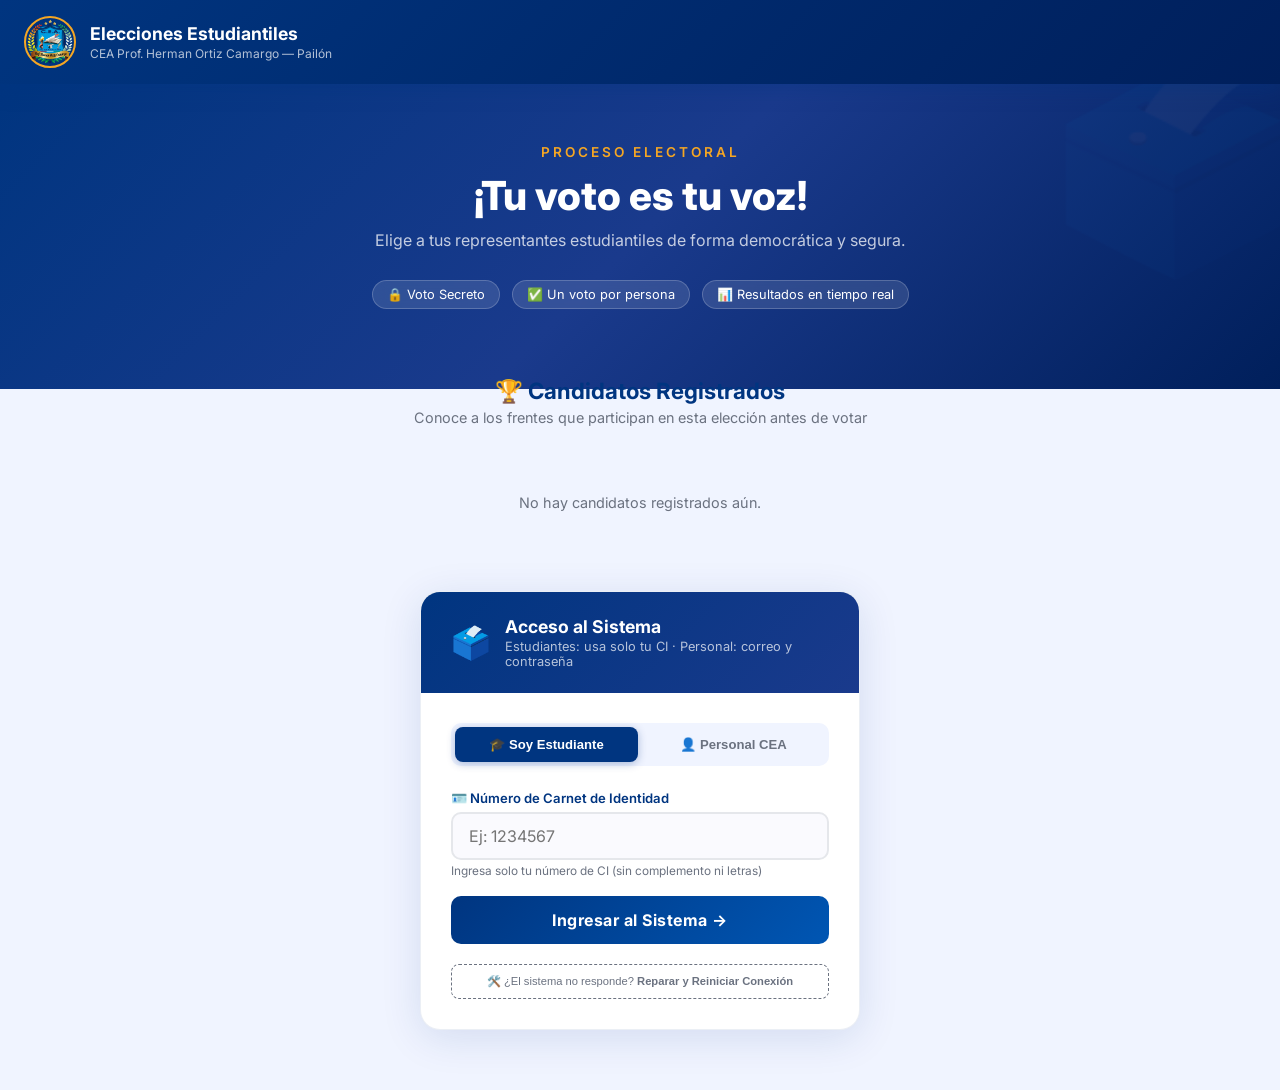
==== pages/dashboard-admin.html @ 71a95452 "API Connectivity Patch v4.3.1: Support custom API URL and detailed fetch error transparency" ====
<!DOCTYPE html>
<html lang="es">
<head>
  <meta charset="UTF-8">
  <meta name="viewport" content="width=device-width, initial-scale=1.0">
  <title>Panel Administrador — Elecciones CEA</title>
  <link href="https://fonts.googleapis.com/css2?family=Inter:wght@300;400;500;600;700;800&display=swap" rel="stylesheet">
  <style>
    :root {
      --azul:#003580; --azul-c:#0056b3; --dorado:#f5a623;
      --verde:#16a34a; --rojo:#dc2626; --naranja:#ea580c;
      --bg:#f0f4ff; --card:#ffffff; --text:#1a1a2e; --muted:#6b7280;
    }
    * { margin:0; padding:0; box-sizing:border-box; }
    body { font-family:'Inter',sans-serif; background:var(--bg); color:var(--text); min-height:100vh; }

    header {
      background:linear-gradient(135deg,var(--azul),#001f5b);
      padding:14px 24px; display:flex; align-items:center; justify-content:space-between;
      box-shadow:0 4px 20px rgba(0,53,128,0.4); position:sticky; top:0; z-index:100;
    }
    .header-left { display:flex; align-items:center; gap:12px; }
    .header-logo { width:42px; height:42px; border-radius:50%; border:2px solid var(--dorado); object-fit:cover; }
    header h1 { color:white; font-size:1rem; font-weight:700; }
    header p { color:rgba(255,255,255,0.7); font-size:0.73rem; }
    .btn-salir { background:rgba(255,255,255,0.12); border:1px solid rgba(255,255,255,0.25); color:white; padding:8px 16px; border-radius:8px; cursor:pointer; font-size:0.82rem; font-weight:600; font-family:'Inter',sans-serif; }

    main { max-width:1200px; margin:0 auto; padding:28px 20px 60px; }

    /* VOTING STATUS BANNER */
    .voting-banner {
      border-radius:18px; padding:28px 32px; margin-bottom:30px;
      display:flex; align-items:center; justify-content:space-between; gap:20px;
      flex-wrap:wrap;
    }
    .voting-banner.abierta {
      background:linear-gradient(135deg,#14532d,#166534);
      border:2px solid #16a34a; box-shadow:0 8px 32px rgba(22,163,74,0.25);
    }
    .voting-banner.cerrada {
      background:linear-gradient(135deg,#1e3a5f,#002f6b);
      border:2px solid var(--dorado); box-shadow:0 8px 32px rgba(0,53,128,0.2);
    }
    .banner-info { display:flex; align-items:center; gap:18px; }
    .banner-icon { font-size:3rem; }
    .banner-titulo { color:white; font-size:1.15rem; font-weight:800; }
    .banner-sub { color:rgba(255,255,255,0.7); font-size:0.82rem; margin-top:4px; }
    .banner-id { font-size:0.72rem; color:rgba(255,255,255,0.5); margin-top:3px; }
    .btn-toggle-votar {
      padding:14px 30px; border:none; border-radius:12px; font-size:1rem; font-weight:800;
      cursor:pointer; font-family:'Inter',sans-serif; transition:all 0.3s; white-space:nowrap;
    }
    .btn-toggle-votar.abrir { background:linear-gradient(135deg,#16a34a,#15803d); color:white; box-shadow:0 4px 18px rgba(22,163,74,0.4); }
    .btn-toggle-votar.cerrar { background:linear-gradient(135deg,#dc2626,#991b1b); color:white; box-shadow:0 4px 18px rgba(220,38,38,0.4); }
    .btn-toggle-votar:hover { transform:translateY(-2px) scale(1.02); }

    /* STATS */
    .stats-grid { display:grid; grid-template-columns:repeat(auto-fit,minmax(160px,1fr)); gap:14px; margin-bottom:30px; }
    .stat-card {
      background:var(--card); border-radius:14px; padding:16px 18px;
      box-shadow:0 2px 12px rgba(0,53,128,0.07); border:1px solid rgba(0,53,128,0.06);
      display:flex; align-items:center; gap:12px;
    }
    .stat-icono { font-size:1.8rem; }
    .stat-valor { font-size:1.5rem; font-weight:800; color:var(--azul); line-height:1; }
    .stat-label { font-size:0.7rem; color:var(--muted); margin-top:3px; font-weight:500; }

    /* STEPPER */
    .stepper { display:flex; gap:0; margin-bottom:28px; overflow-x:auto; padding-bottom:4px; }
    .step {
      flex:1; min-width:100px; padding:12px 16px; background:var(--card);
      border:1px solid #e5e7eb; cursor:pointer; transition:all 0.2s;
      text-align:center; position:relative;
    }
    .step:first-child { border-radius:12px 0 0 12px; }
    .step:last-child { border-radius:0 12px 12px 0; }
    .step.active { background:linear-gradient(135deg,var(--azul),var(--azul-c)); border-color:var(--azul); z-index:1; transform:scaleY(1.04); }
    .step.done { background:#f0fdf4; border-color:#bbf7d0; }
    .step-num { font-size:1.1rem; font-weight:800; color:var(--muted); }
    .step.active .step-num { color:var(--dorado); }
    .step.done .step-num { color:var(--verde); }
    .step-label { font-size:0.68rem; font-weight:600; color:var(--muted); margin-top:2px; }
    .step.active .step-label { color:rgba(255,255,255,0.9); }
    .step.done .step-label { color:var(--verde); }

    /* TABS content */
    .tab-content { display:none; animation:fadeIn 0.3s ease; }
    .tab-content.activo { display:block; }
    @keyframes fadeIn { from{opacity:0;transform:translateY(6px)} to{opacity:1;transform:translateY(0)} }

    .panel-grid { display:grid; grid-template-columns:repeat(auto-fit,minmax(340px,1fr)); gap:22px; }
    .panel-card {
      background:var(--card); border-radius:16px;
      box-shadow:0 4px 20px rgba(0,53,128,0.07); border:1px solid rgba(0,53,128,0.06); overflow:hidden;
    }
    .panel-card-header { padding:16px 20px; display:flex; align-items:center; gap:12px; }
    .panel-card-header.azul  { background:linear-gradient(135deg,var(--azul),#1a3a8c); }
    .panel-card-header.verde { background:linear-gradient(135deg,var(--verde),#15803d); }
    .panel-card-header.rojo  { background:linear-gradient(135deg,var(--rojo),#991b1b); }
    .panel-card-header.naranja { background:linear-gradient(135deg,var(--naranja),#c2410c); }
    .panel-card-header .hicono { font-size:1.4rem; }
    .panel-card-header h3 { color:white; font-size:0.92rem; font-weight:700; }
    .panel-card-header p { color:rgba(255,255,255,0.7); font-size:0.72rem; margin-top:2px; }
    .panel-card-body { padding:20px; }

    .form-group { margin-bottom:14px; }
    .form-group label { display:block; font-size:0.76rem; font-weight:600; color:var(--azul); margin-bottom:5px; text-transform:uppercase; }
    .form-group input, .form-group select {
      width:100%; padding:11px 14px; border:2px solid #e5e7eb; border-radius:10px;
      font-size:0.9rem; transition:border-color 0.2s; font-family:'Inter',sans-serif; background:#fafafe;
    }
    .form-group input:focus, .form-group select:focus { outline:none; border-color:var(--azul); background:white; }

    .btn-action {
      width:100%; padding:12px; border:none; border-radius:10px;
      font-size:0.88rem; font-weight:700; cursor:pointer; font-family:'Inter',sans-serif; transition:all 0.3s; margin-bottom:8px;
    }
    .btn-azul   { background:linear-gradient(135deg,var(--azul),var(--azul-c)); color:white; }
    .btn-verde  { background:linear-gradient(135deg,var(--verde),#15803d); color:white; }
    .btn-rojo   { background:linear-gradient(135deg,var(--rojo),#991b1b); color:white; }
    .btn-naranja{ background:linear-gradient(135deg,var(--naranja),#c2410c); color:white; }
    .btn-dorado { background:linear-gradient(135deg,var(--dorado),#e08800); color:#1a1a2e; }
    .btn-action:hover { transform:translateY(-1px); filter:brightness(1.07); box-shadow:0 4px 14px rgba(0,0,0,0.2); }

    .msg-box { margin-top:10px; padding:10px 14px; border-radius:8px; font-size:0.82rem; font-weight:500; display:none; }
    .msg-box.show { display:block; }
    .msg-box.ok    { background:#f0fdf4; color:var(--verde); border:1px solid #bbf7d0; }
    .msg-box.error { background:#fef2f2; color:var(--rojo); border:1px solid #fecaca; }
    .msg-box.info  { background:#eff6ff; color:var(--azul-c); border:1px solid #bfdbfe; }

    /* ELECCION ITEMS */
    .eleccion-item {
      background:#f8faff; border:1px solid rgba(0,53,128,0.1); border-radius:10px;
      padding:12px 16px; margin-bottom:10px; display:flex; align-items:center; gap:12px;
    }
    .eleccion-nombre { font-weight:700; font-size:0.88rem; flex:1; }
    .eleccion-id-txt { font-size:0.72rem; color:var(--muted); }
    .badge-estado { padding:4px 10px; border-radius:20px; font-size:0.7rem; font-weight:700; }
    .badge-abierta { background:#dcfce7; color:#15803d; }
    .badge-cerrada { background:#fef2f2; color:var(--rojo); }
    .btn-toggle-mini {
      padding:6px 12px; border:none; border-radius:7px; cursor:pointer; font-size:0.75rem;
      font-weight:700; transition:all 0.2s; font-family:'Inter',sans-serif;
    }
    .btn-toggle-mini.cerrar { background:#fef2f2; color:var(--rojo); border:1px solid #fecaca; }
    .btn-toggle-mini.abrir  { background:#f0fdf4; color:var(--verde); border:1px solid #bbf7d0; }

    /* GLOBAL ELECTION INDICATOR */
    .election-context-badge {
      display: inline-flex;
      align-items: center;
      gap: 8px;
      padding: 6px 14px;
      background: rgba(255,255,255,0.1);
      border: 1px solid rgba(255,255,255,0.2);
      border-radius: 99px;
      color: white;
      font-size: 0.75rem;
      font-weight: 600;
      backdrop-filter: blur(4px);
    }
    .election-context-badge b { color: var(--dorado); font-weight: 800; font-size: 0.85rem; }

    /* MESA ITEMS */
    .mesa-item {
      background:#f8faff; border:1px solid rgba(0,53,128,0.1); border-radius:10px;
      padding:12px 16px; margin-bottom:8px; display:flex; align-items:center; gap:12px;
    }
    .mesa-num { font-weight:800; font-size:1.1rem; color:var(--azul); min-width:32px; }
    .mesa-info { flex:1; }
    .mesa-info strong { display:block; font-size:0.85rem; }
    .mesa-info span  { font-size:0.72rem; color:var(--muted); }

    /* RESULTADOS */
    .resultado-item {
      background:white; border-radius:12px; padding:14px 16px; margin-bottom:10px;
      display:flex; align-items:center; gap:12px; box-shadow:0 2px 8px rgba(0,53,128,0.06);
    }
    .resultado-pos { font-size:1.3rem; width:30px; text-align:center; }
    .resultado-info { flex:1; }
    .resultado-nombre { font-weight:700; font-size:0.88rem; }
    .resultado-sigla  { font-size:0.7rem; font-weight:600; color:var(--azul); }
    .resultado-barra-wrap { flex:2; }
    .resultado-barra { height:9px; background:#e5e7eb; border-radius:5px; overflow:hidden; margin-bottom:3px; }
    .resultado-barra-fill { height:100%; background:linear-gradient(90deg,var(--azul),var(--dorado)); transition:width 0.8s ease; border-radius:5px; }
    .resultado-votos { font-size:0.75rem; color:var(--muted); text-align:right; }

    /* INFO BOX SECRETARIA */
    .info-box { background:#eff6ff; border:1px solid #bfdbfe; border-radius:12px; padding:16px 20px; margin-bottom:16px; }
    .info-box h4 { color:var(--azul); font-size:0.88rem; margin-bottom:8px; }
    .info-box ul { list-style:none; }
    .info-box ul li { font-size:0.8rem; color:#374151; padding:3px 0; }
    .info-box ul li::before { content:'✅ '; }
  </style>
</head>
<body>

<header>
  <div class="header-left">
    <img src="../imagenes/logo.jpg" alt="Logo CEA" class="header-logo" onerror="this.src='https://placehold.co/52x52/003580/f5a623?text=CEA'">
    <div class="header-title">
      <h1 style="font-size:1.2rem;line-height:1;">Panel de Administrador</h1>
      <p>Elecciones Estudiantiles — CEA Pailón</p>
    </div>
  </div>
  <div style="text-align:right; display:flex; align-items:center; gap:20px;">
    <button class="btn-salir" onclick="cerrarSesion()">Salir 🚪</button>
  </div>
</header>

<main>

  <!-- ═══ BANNER DE VOTACIÓN ═══ -->
  <div class="voting-banner cerrada" id="voting-banner">
    <div class="banner-info">
      <div class="banner-icon" id="banner-icon">⏳</div>
      <div>
        <div style="display:flex; align-items:center; gap:10px; flex-wrap:wrap;">
            <div class="banner-titulo" id="banner-titulo">Sin elección activa</div>
            <div id="active-election-badge-ui" class="election-context-badge" style="display:none;">
                <span>Gestión de Elección:</span> <b id="active-election-id-val">#—</b>
            </div>
        </div>
        <div class="banner-sub" id="banner-sub">Crea una elección en el Paso 1 para comenzar</div>
        <div class="banner-id" id="banner-id"></div>
      </div>
    </div>
    <button class="btn-toggle-votar abrir" id="btn-toggle-votar" onclick="toggleVotacion()" style="display:none;">
      🟢 Abrir Votación
    </button>
  </div>

  <!-- STATS -->
  <div class="stats-grid">
    <div class="stat-card"><span class="stat-icono">👥</span><div><div class="stat-valor" id="st-votantes">—</div><div class="stat-label">Votantes Inscritos</div></div></div>
    <div class="stat-card"><span class="stat-icono">✅</span><div><div class="stat-valor" id="st-habilitados">—</div><div class="stat-label">Habilitados</div></div></div>
    <div class="stat-card"><span class="stat-icono">🗳️</span><div><div class="stat-valor" id="st-votos">—</div><div class="stat-label">Votos Emitidos</div></div></div>
    <div class="stat-card"><span class="stat-icono">📊</span><div><div class="stat-valor" id="st-participacion">—</div><div class="stat-label">Participación</div></div></div>
    <div class="stat-card"><span class="stat-icono">🪑</span><div><div class="stat-valor" id="st-mesas">—</div><div class="stat-label">Mesas</div></div></div>
    <div class="stat-card"><span class="stat-icono">🏆</span><div><div class="stat-valor" id="st-candidatos">—</div><div class="stat-label">Candidatos</div></div></div>
  </div>

  <!-- ═══ STEPPER ═══ -->
  <div class="stepper">
    <div class="step active" id="step-1" onclick="activarTab(1)"><div class="step-num">1️⃣</div><div class="step-label">Crear Elección</div></div>
    <div class="step"        id="step-2" onclick="activarTab(2)"><div class="step-num">2️⃣</div><div class="step-label">Mesas y Jefes</div></div>
    <div class="step"        id="step-3" onclick="activarTab(3)"><div class="step-num">3️⃣</div><div class="step-label">Sorteo de Mesas</div></div>
    <div class="step"        id="step-4" onclick="activarTab(4)"><div class="step-num">4️⃣</div><div class="step-label">Resultados</div></div>
    <div class="step"        id="step-5" onclick="activarTab(5)"><div class="step-num">🛡️</div><div class="step-label">Auditoría</div></div>
  </div>

  <!-- ═══ TAB 1: ELECCIONES ═══ -->
  <div class="tab-content activo" id="tab-1">
    <div class="panel-grid">

      <div class="panel-card">
        <div class="panel-card-header azul">
          <span class="hicono">➕</span>
          <div><h3>Paso 1 — Crear Elección</h3><p>Inicia el proceso electoral con un nombre</p></div>
        </div>
        <div class="panel-card-body">
          <div class="info-box">
            <h4>📋 Flujo del proceso</h4>
            <ul>
              <li>Admin crea la elección (aquí)</li>
              <li>Secretaria inscribe votantes y candidatos</li>
              <li>Admin crea mesas y designa jefes</li>
              <li>Admin ejecuta el sorteo de mesas</li>
              <li>Admin abre la votación (banner arriba)</li>
              <li>Jefes habilitan a sus votantes</li>
              <li>Votantes emiten su voto</li>
              <li>Admin cierra y publica resultados</li>
            </ul>
          </div>
          <div class="form-group">
            <label>Nombre de la Elección</label>
            <input type="text" id="nueva-eleccion-nombre" placeholder="Ej: Elecciones CEA 2025">
          </div>
          <button class="btn-action btn-azul" onclick="crearEleccion()">🗳️ Crear Elección</button>
          <div class="msg-box" id="msg-eleccion"></div>
        </div>
      </div>

      <div class="panel-card">
        <div class="panel-card-header azul">
          <span class="hicono">📋</span>
          <div><h3>Elecciones Registradas</h3><p>Control de estado por elección</p></div>
        </div>
        <div class="panel-card-body">
          <div id="lista-elecciones" style="min-height:60px;">
            <div style="color:var(--muted);font-size:0.85rem;text-align:center;padding:20px;">Cargando...</div>
          </div>
          <button class="btn-action btn-azul" onclick="cargarElecciones()" style="margin-top:8px;">🔄 Actualizar lista</button>
        </div>
      </div>

    </div>
  </div>

  <!-- ═══ TAB 2: MESAS ═══ -->
  <div class="tab-content" id="tab-2">
    <div class="panel-grid">

      <!-- CREAR MESA -->
      <div class="panel-card">
        <div class="panel-card-header naranja">
          <span class="hicono">🪑</span>
          <div><h3>Paso 2a — Crear Mesas</h3><p>Define las mesas de votación</p></div>
        </div>
        <div class="panel-card-body">
          <div class="form-group">
            <label>ID de Elección</label>
            <input type="number" id="mesa-eleccion-id" class="sync-id" placeholder="Ej: 1" oninput="actualizarIDGlobal(this.value); cargarMesas()">
          </div>
          <div class="form-group">
            <label>Cantidad de Mesas a crear</label>
            <input type="number" id="mesa-cantidad" placeholder="Ej: 5">
          </div>
          <button class="btn-action btn-naranja" onclick="crearMesa()">➕ Generar Mesas</button>
          <div class="msg-box" id="msg-mesa"></div>

          <div style="margin-top:18px;">
            <div style="font-size:0.8rem;font-weight:700;color:var(--azul);margin-bottom:8px;">🪑 Mesas creadas:</div>
            <div id="lista-mesas"><div style="color:var(--muted);font-size:0.8rem;">Ingresa el ID de elección</div></div>
          </div>
        </div>
      </div>

      <!-- DESIGNAR JEFE -->
      <div class="panel-card">
        <div class="panel-card-header naranja">
          <span class="hicono">👤</span>
          <div><h3>Paso 2b — Designar Jefe de Mesa</h3><p>Busca al jefe por CI del padrón</p></div>
        </div>
        <div class="panel-card-body">
          <div style="background:#eff6ff;border:1px solid #bfdbfe;border-radius:10px;padding:12px;margin-bottom:14px;font-size:0.8rem;color:var(--azul-c);">
            <strong>ℹ️ ¿Cómo?</strong> Busca un CI ya inscrito. El sistema lo convierte en Jefe y lo asigna a la mesa seleccionada.
          </div>
          <div class="form-group">
            <label>🪪 CI del Jefe (inscrito en el padrón)</label>
            <div style="position:relative;">
              <input type="text" id="jefe-ci" placeholder="Ej: 12345678" onkeydown="if(event.key==='Enter') buscarJefePorCI()">
              <button onclick="buscarJefePorCI()" style="position:absolute;right:8px;top:50%;transform:translateY(-50%);background:var(--azul);color:white;border:none;border-radius:6px;padding:6px 12px;cursor:pointer;font-size:0.76rem;font-weight:600;">🔍</button>
            </div>
          </div>
          <div id="jefe-encontrado" style="display:none;background:#f0fdf4;border:1px solid #bbf7d0;border-radius:10px;padding:10px 14px;margin-bottom:12px;">
            <div style="font-size:0.8rem;font-weight:700;color:#16a34a;">✅ Encontrado:</div>
            <div style="font-size:0.88rem;font-weight:700;margin-top:2px;" id="jefe-nombre-preview">—</div>
            <div style="font-size:0.72rem;color:var(--muted);" id="jefe-ci-preview">—</div>
          </div>
          <button class="btn-action btn-naranja" onclick="asignarJefeCI()">🤖 Asignar automáticamente a Mesa Libre</button>
          <div class="msg-box" id="msg-jefe"></div>
        </div>
      </div>

    </div>
  </div>

  <!-- ═══ TAB 3: SORTEO ═══ -->
  <div class="tab-content" id="tab-3">
    <div class="panel-grid">

      <div class="panel-card" style="max-width:560px;">
        <div class="panel-card-header verde">
          <span class="hicono">🎲</span>
          <div><h3>Paso 3 — Sorteo de Mesas</h3><p>Distribución aleatoria y equitativa</p></div>
        </div>
        <div class="panel-card-body">
          <div style="background:#fffbeb;border:1px solid #fbbf24;border-radius:12px;padding:16px;margin-bottom:18px;">
            <div style="font-weight:700;color:#92400e;font-size:0.88rem;margin-bottom:6px;">🎲 ¿Cómo funciona el Sorteo?</div>
            <div style="font-size:0.8rem;color:#b45309;line-height:1.6;">
              El sistema mezcla aleatoriamente todos los votantes inscritos y los distribuye en partes iguales entre las mesas habilitadas.<br><br>
              <strong>Cada votante recibe su número de mesa</strong> y podrá verlo en su panel al ingresar con su CI.
            </div>
          </div>
          <div class="form-group">
            <label>ID de Elección</label>
            <input type="number" id="sorteo-eleccion-id" class="sync-id" placeholder="Ej: 1" oninput="actualizarIDGlobal(this.value)">
          </div>
          <button class="btn-action btn-dorado" onclick="ejecutarSorteo()" style="font-size:1rem;padding:16px;">
            🎲 EJECUTAR SORTEO DE MESAS
          </button>
          <div class="msg-box" id="msg-sorteo"></div>

          <div id="sorteo-resultado" style="display:none;margin-top:18px;background:linear-gradient(135deg,#f0fdf4,#dcfce7);border:1px solid #16a34a;border-radius:12px;padding:18px;text-align:center;">
            <div style="font-size:2rem;">🎉</div>
            <div style="font-weight:800;color:#15803d;font-size:1rem;margin-top:8px;" id="sorteo-msg-titulo"></div>
            <div style="font-size:0.82rem;color:#166534;margin-top:6px;" id="sorteo-msg-resumen"></div>
          </div>
        </div>
      </div>

      <div class="panel-card" style="max-width:560px;">
        <div class="panel-card-header verde">
          <span class="hicono">🟢</span>
          <div><h3>Control de Votación</h3><p>Abrir o cerrar el proceso en cualquier momento</p></div>
        </div>
        <div class="panel-card-body">
          <div style="background:#f8faff;border:1px solid rgba(0,53,128,0.1);border-radius:12px;padding:16px;margin-bottom:18px;">
            <div id="estado-votacion-info" style="text-align:center;">
              <div style="font-size:2.5rem;" id="estado-icono">⏳</div>
              <div style="font-weight:800;font-size:1rem;margin-top:8px;" id="estado-titulo">Cargando...</div>
              <div style="font-size:0.8rem;color:var(--muted);margin-top:4px;" id="estado-nombre-eleccion">—</div>
            </div>
          </div>
          <div class="form-group">
            <label>ID de Elección a controlar</label>
            <input type="number" id="toggle-eleccion-id" class="sync-id" placeholder="Ej: 1" oninput="actualizarIDGlobal(this.value)">
          </div>
          <button class="btn-action btn-verde" id="btn-abrir-votar" onclick="abrirVotacion()">🟢 ABRIR VOTACIÓN</button>
          <button class="btn-action btn-rojo"  id="btn-cerrar-votar" onclick="cerrarVotacion()">🔴 CERRAR VOTACIÓN</button>
          <div class="msg-box" id="msg-control-voto"></div>
        </div>
      </div>

    </div>
  </div>

  <!-- ═══ TAB 4: RESULTADOS ═══ -->
  <div class="tab-content" id="tab-4">
    <div class="panel-card" style="max-width:700px;">
      <div class="panel-card-header verde">
        <span class="hicono">📊</span>
        <div><h3>Resultados Electorales</h3><p>Se actualizan automáticamente cada 5s</p></div>
      </div>
      <div class="panel-card-body">
        <div id="resultados-box" style="margin-bottom:20px;">
          <div style="text-align:center;color:var(--muted);padding:20px;">Cargando resultados...</div>
        </div>
        <div style="background:#fef2f2;border:1px solid #fecaca;border-radius:12px;padding:16px;margin-bottom:14px;">
          <div style="font-weight:700;color:var(--rojo);font-size:0.88rem;margin-bottom:8px;">⚠️ Publicación Oficial</div>
          <div style="font-size:0.8rem;color:#991b1b;margin-bottom:12px;">Esta acción cierra la votación de forma definitiva y publica los resultados para todos.</div>
          <div class="form-group" style="margin-bottom:10px;">
            <label>ID de Elección</label>
            <input type="number" id="pub-eleccion-id" class="sync-id" placeholder="1" oninput="actualizarIDGlobal(this.value)">
          </div>
          <button class="btn-action btn-rojo" onclick="publicarResultados()">🔒 Cerrar y Publicar Resultados Oficiales</button>
        </div>
        <div class="msg-box" id="msg-pub"></div>
      </div>
    </div>
  </div>
    <!-- ═══ TAB 5: AUDITORÍA ═══ -->
  <div class="tab-content" id="tab-5">
    <div class="panel-card" style="max-width:1000px;">
      <div class="panel-card-header azul">
        <span class="hicono">🛡️</span>
        <div><h3>Registro de Actividad y Seguridad (AuditLog)</h3><p>Seguimiento detallado de todas las acciones críticas del sistema</p></div>
      </div>
      <div class="panel-card-body">
        <div style="background:#f8faff;border:1px solid rgba(0,53,128,0.1);border-radius:12px;padding:14px;margin-bottom:16px;display:flex;justify-content:space-between;align-items:center;">
          <div style="font-size:0.8rem;color:var(--muted);">Muestra las últimas 200 acciones realizadas por Admin, Secretaría y Jefes.</div>
          <button class="btn-action btn-azul" onclick="cargarAuditoria()" style="width:auto;padding:8px 16px;margin:0;">🔄 Actualizar Logs</button>
        </div>
        <div style="overflow-x:auto;">
          <table class="lista-table" style="font-size:0.75rem;">
            <thead>
              <tr style="background:var(--azul);color:white;">
                <th style="padding:10px;">Fecha/Hora</th>
                <th style="padding:10px;">Usuario ID</th>
                <th style="padding:10px;">Acción</th>
                <th style="padding:10px;">Detalle</th>
                <th style="padding:10px;">IP de origen</th>
              </tr>
            </thead>
            <tbody id="tbody-auditoria">
              <tr><td colspan="5" style="text-align:center;padding:20px;color:var(--muted);">Presiona "Actualizar Logs"</td></tr>
            </tbody>
          </table>
        </div>
      <!-- ZONA DE PELIGRO: REINICIO TOTAL -->
      <div class="panel-card" style="max-width:1000px; margin-top:24px; border:2px solid #fee2e2;">
        <div class="panel-card-header rojo">
          <span class="hicono">💣</span>
          <div><h3>Zona de Peligro: Reinicio de Sistema</h3><p>Borra absolutamente todos los datos electorales</p></div>
        </div>
        <div class="panel-card-body">
          <div style="background:#fff1f2; border:1px solid #fecaca; border-radius:12px; padding:16px; margin-bottom:16px; color:#991b1b;">
            <h4 style="font-size:0.9rem; margin-bottom:6px;">⚠️ Cero Datos (Nivel Pro)</h4>
            <p style="font-size:0.75rem;">Esta acción eliminará permanentemente:</p>
            <ul style="font-size:0.75rem; margin:8px 0 8px 20px;">
              <li>Todas las Elecciones y sus resultados.</li>
              <li>Todas las Mesas y Jefes de Mesa asignados.</li>
              <li>Todos los Candidatos, Votos y Logs de Auditoría.</li>
              <li><b>Todos los Votantes inscritos</b>.</li>
            </ul>
            <p style="font-size:0.75rem;"><b>Solo se conservarán los 4 usuarios base de prueba.</b></p>
          </div>
          <button class="btn-action btn-rojo" onclick="resetearSistemaPro()" style="width:auto; padding:12px 24px;">💣 Ejecutar REINICIO TOTAL (Cero Datos)</button>
          <div style="margin-top:20px; border-top:1px solid #fecaca; padding-top:20px;">
            <p style="font-size:0.75rem; color:var(--muted); margin-bottom:8px;">¿Errores de conexión o listas que no cargan? Usa esta herramienta para forzar la creación de columnas faltantes.</p>
            <button class="btn-action btn-azul" onclick="repararBaseDatos()" style="width:auto; padding:10px 20px; background:var(--azul); border:none;">🔧 Reparar Base de Datos (Esquema)</button>
          </div>

          <!-- CONFIGURACIÓN DE URL DE BACKEND -->
          <div style="margin-top:20px; border-top:1px solid #e2e8f0; padding-top:20px;">
            <h4 style="font-size:0.85rem; margin-bottom:8px; color:var(--azul);">🔌 Configuración de Conexión (Ajuste de URL)</h4>
            <p style="font-size:0.75rem; color:var(--muted); margin-bottom:12px;">Si ves "Problema de Conexión", pega aquí la URL que te da Render para tu servicio de Backend.</p>
            <div class="form-group" style="display:flex; gap:8px; align-items:center;">
              <input type="text" id="custom-api-url" style="font-size:0.8rem; flex:1;" placeholder="https://tu-backend.onrender.com">
              <button class="btn-action btn-azul" onclick="guardarConfigAPI()" style="width:auto; padding:8px 16px; margin:0; background:#334155;">💾 Guardar y Conectar</button>
            </div>
            <p id="msg-config-api" style="font-size:0.7rem; margin-top:6px;"></p>
          </div>

          <div class="msg-box" id="msg-reset"></div>
        </div>
      </div>
    </div>
  </div>
</div>

</main>

  <div style="margin-top:40px; border-top:1px solid #e2e8f0; padding-top:20px; text-align:center;">
    <p style="font-size:0.75rem; color:var(--muted);">Sistema de Gestión Electoral — CEA Prof. Herman Ortiz Camargo</p>
  </div>

<script src="../js/api.js?v=4.3.1"></script>
<script>
  // Funciones de Configuración de API
  document.addEventListener('DOMContentLoaded', () => {
      const savedUrl = localStorage.getItem('custom_api_url');
      if (savedUrl) document.getElementById('custom-api-url').value = savedUrl;
      else document.getElementById('custom-api-url').value = "https://eleccione-cea-backend.onrender.com";
  });

  function guardarConfigAPI() {
      const url = document.getElementById('custom-api-url').value.trim();
      if (!url) {
          localStorage.removeItem('custom_api_url');
          alert("✓ Se usará la URL por defecto del sistema.");
      } else {
          localStorage.setItem('custom_api_url', url);
          alert("✅ Nueva URL guardada: " + url + "\nLa página se recargará para aplicar los cambios.");
      }
      location.reload();
  }

  // Funciones de Emergencia
  async function repararBaseDatos() {
    mostrarMsg('msg-reset','⏳ Intentando reparar esquema...','info');
    const r = await apiFetch('/admin/forzar-migracion', { method:'GET' });
    if (r && r.ok) {
        const d = await r.json();
        alert("✅ " + d.msg);
        location.reload();
    } else {
        mostrarMsg('msg-reset','❌ Error al reparar. Prueba a esperar que Render termine el despliegue.','error');
    }
  }

  // Protección de ruta "Nivel Pro"
  (function() {
    const rol = localStorage.getItem('user_rol');
    if (rol !== 'admin') {
        console.warn("Acceso denegado. Rol:", rol);
        window.location.href = window.location.origin + '/index.html';
    }
  })();

  let activeEleccionId = localStorage.getItem('active_eleccion_id') || null;

  function mostrarMsg(id, texto, tipo) {
    const el = document.getElementById(id);
    if(!el) return;
    el.textContent = texto; el.className = 'msg-box show ' + tipo;
  }

  function actualizarIDGlobal(val) {
    activeEleccionId = val;
    localStorage.setItem('active_eleccion_id', val);
    
    const badge = document.getElementById('active-election-badge-ui');
    const valSpan = document.getElementById('active-election-id-val');
    
    if(val) {
        badge.style.display = 'inline-flex';
        valSpan.textContent = '#' + val;
    } else {
        badge.style.display = 'none';
    }

    document.querySelectorAll('.sync-id').forEach(i => {
      if(i.value !== val) i.value = val;
    });
    // Si estamos en Paso 2, recargar mesas automáticamente
    if (val && document.getElementById('tab-2').classList.contains('activo')) {
        cargarMesas();
    }
  }

  // Al cargar la página, restaurar el ID si existe
  window.addEventListener('scroll', () => {}); // placeholder
  document.addEventListener('DOMContentLoaded', () => {
    if(activeEleccionId) {
        actualizarIDGlobal(activeEleccionId);
    }
    cargarElecciones();
    cargarStats();
    cargarEstadoBanner();
  });

  function activarTab(num) {
    document.querySelectorAll('.tab-content').forEach(t => t.classList.remove('activo'));
    document.querySelectorAll('.step').forEach(s => s.classList.remove('active'));
    document.getElementById('tab-' + num).classList.add('activo');
    document.getElementById('step-' + num).classList.add('active');
    if (num === 4) { cargarResultados(); setInterval(cargarResultados, 5000); }
    if (num === 3) { cargarEstadoVotacion(); }
    if (num === 5) { cargarAuditoria(); }
  }

  async function cargarAuditoria() {
    const tbody = document.getElementById('tbody-auditoria');
    tbody.innerHTML = '<tr><td colspan="5" style="text-align:center;padding:10px;">⏳ Consultando servidor...</td></tr>';
    const r = await apiFetch('/admin/auditoria', { method:'GET' });
    if (r && r.ok) {
        const data = await r.json();
        if(!data.length) {
            tbody.innerHTML = '<tr><td colspan="5" style="text-align:center;padding:20px;">No hay registros aún.</td></tr>';
            return;
        }
        tbody.innerHTML = data.map(log => {
            const fecha = new Date(log.timestamp).toLocaleString('es-BO');
            let badgeClass = 'info';
            if(log.accion.includes('LOGIN')) badgeClass = 'ok';
            if(log.accion.includes('ELIMINAR')) badgeClass = 'error';
            
            return `
            <tr>
                <td style="color:var(--muted);white-space:nowrap;">${fecha}</td>
                <td style="font-weight:700;text-align:center;">#${log.usuario_id || '—'}</td>
                <td><span class="badge-hab" style="background:#e0e7ff;color:#3730a3;font-size:0.65rem;padding:2px 6px;">${log.accion}</span></td>
                <td style="font-weight:500;">${log.detalle}</td>
                <td style="font-family:monospace;font-size:0.7rem;color:var(--muted);">${log.ip_address || 'Interna'}</td>
            </tr>`;
        }).join('');
    } else {
        tbody.innerHTML = '<tr><td colspan="5" style="text-align:center;color:var(--rojo);padding:10px;">❌ Error al cargar logs. Asegúrate de que el backend soporte AuditLogs.</td></tr>';
    }
  }

  // ─── STATS ───
  async function cargarStats() {
    const url = activeEleccionId ? `/admin/stats?eleccion_id=${activeEleccionId}` : '/admin/stats';
    const r = await apiFetch(url, { method:'GET' });
    if (r && r.ok) {
      const d = await r.json();
      document.getElementById('st-votantes').textContent = d.total_votantes;
      document.getElementById('st-habilitados').textContent = d.total_habilitados;
      document.getElementById('st-votos').textContent = d.total_votos;
      document.getElementById('st-participacion').textContent = d.participacion + '%';
      document.getElementById('st-mesas').textContent = d.total_mesas;
      document.getElementById('st-candidatos').textContent = d.total_candidatos;
    }
  }

  // ─── ESTADO ELECCIÓN (BANNER) ───
  async function cargarEstadoBanner() {
    const r = await fetch(`${API_URL}/votante/estado-eleccion`);
    if (!r || !r.ok) return;
    const d = await r.json();
    const banner = document.getElementById('voting-banner');
    const btn = document.getElementById('btn-toggle-votar');
    btn.style.display = 'inline-block';
    document.getElementById('banner-id').textContent = d.id ? `ID de Elección: ${d.id}` : '';
    // No sobreescribir activeEleccionId si ya seleccionamos uno manualmente
    if(!activeEleccionId && d.id) actualizarIDGlobal(d.id);

    if (d.resultados_publicados) {
      banner.className = 'voting-banner cerrada';
      banner.style.border = '3px solid #f5a623';
      banner.style.background = 'linear-gradient(135deg, #001f5b, #003580)';
      document.getElementById('banner-icon').textContent = '🏆';
      document.getElementById('banner-titulo').textContent = '¡Resultados Oficiales Publicados!';
      document.getElementById('banner-titulo').style.color = '#f5a623';
      document.getElementById('banner-sub').innerHTML = `<b>${d.nombre}</b> — El proceso electoral ha concluido definitivamente.`;
      btn.style.display = 'none';
    } else if (d.activa) {
      banner.className = 'voting-banner abierta';
      document.getElementById('banner-icon').textContent = '🟢';
      document.getElementById('banner-titulo').textContent = '¡Votación en Curso!';
      document.getElementById('banner-titulo').style.color = '#4ade80';
      document.getElementById('banner-sub').textContent = d.nombre + ' — Los votantes pueden emitir su voto ahora.';
      btn.textContent = '🔴 Cerrar Votación';
      btn.className = 'btn-toggle-votar cerrar';
    } else {
      banner.className = 'voting-banner cerrada';
      document.getElementById('banner-icon').textContent = '⏳';
      document.getElementById('banner-titulo').textContent = d.nombre ? `"${d.nombre}" — Votación Cerrada` : 'Sin elección activa';
      document.getElementById('banner-titulo').style.color = '#f5a623';
      document.getElementById('banner-sub').textContent = 'Usa el Paso 3 para abrir o cerrar la votación.';
      btn.textContent = '🟢 Abrir Votación';
      btn.className = 'btn-toggle-votar abrir';
    }
  }

  async function toggleVotacion() {
    if (!activeEleccionId) { alert('No hay elección activa seleccionada.'); return; }
    const r = await apiFetch(`/admin/elecciones/${activeEleccionId}/toggle`, { method:'POST' });
    if (r && r.ok) {
      cargarEstadoBanner();
      cargarStats();
    }
  }

  // ─── ELECCIONES ───
  async function crearEleccion() {
    const nombre = document.getElementById('nueva-eleccion-nombre').value.trim();
    if (!nombre) { mostrarMsg('msg-eleccion','❌ Ingresa un nombre.','error'); return; }

    mostrarMsg('msg-eleccion','⏳ Procesando en el servidor...','info');
    const r = await apiFetch('/admin/elecciones', { method:'POST', body:JSON.stringify({ nombre }) });
    
    if (r && r.ok) {
      const d = await r.json();
      mostrarMsg('msg-eleccion', `✅ Elección "${d.nombre}" creada (ID: ${d.id})`, 'ok');
      document.getElementById('nueva-eleccion-nombre').value = '';
      actualizarIDGlobal(d.id); 
      cargarElecciones();
      cargarEstadoBanner();
      cargarStats();
      setTimeout(() => activarTab(2), 1200);
    } else if (r) {
      const err = await r.json();
      const det = Array.isArray(err.detail) ? err.detail.map(e => e.msg).join(", ") : err.detail;
      mostrarMsg('msg-eleccion', `❌ Error: ${det || 'Fallo desconocido'}`, 'error');
    } else {
      mostrarMsg('msg-eleccion', '❌ No hay conexión con el servidor.', 'error');
    }
  }

  async function cargarElecciones() {
    const r = await apiFetch('/admin/elecciones', { method:'GET' });
    const cont = document.getElementById('lista-elecciones');
    if (r && r.ok) {
        const data = await r.json();
        const cont = document.getElementById('lista-elecciones');
        if (!data.length) { cont.innerHTML = '<div style="color:var(--muted);font-size:0.82rem;text-align:center;padding:16px;">📂 No hay elecciones aún.</div>'; return; }
        cont.innerHTML = data.map(e => `
          <div class="eleccion-item">
            <div>
              <div class="eleccion-nombre">${e.nombre}</div>
              <div class="eleccion-id-txt">ID: ${e.id} | Estado: ${e.activa ? 'Activa':'Cerrada'}</div>
            </div>
            <div style="display:flex; gap:6px;">
              <button class="btn-toggle-mini" style="background:var(--azul);color:white;" onclick="gestionarEleccionLocal(${e.id})">📂 Gestionar</button>
              <button class="btn-toggle-mini ${e.activa ? 'cerrar':'abrir'}" onclick="toggleEleccion(${e.id})">${e.activa ? 'Cerrar':'Abrir'}</button>
            </div>
          </div>`).join('');
    } else {
        const cont = document.getElementById('lista-elecciones');
        cont.innerHTML = `<div style="color:var(--rojo);font-size:0.82rem;text-align:center;padding:16px;">
            ❌ Problema de Conexión<br>
            <small>El servidor no responde o está en reposo.<br>Espera 30 segundos y pulsa Actualizar.</small>
        </div>`;
    }
}

  async function toggleEleccion(id) {
    await apiFetch(`/admin/elecciones/${id}/toggle`, { method:'POST' });
    actualizarIDGlobal(id); // Al abrir/cerrar, probablemente queremos gestionarla
    cargarElecciones();
    cargarEstadoBanner();
    document.querySelector('.step.done')?.classList.remove('done');
    document.getElementById('step-1').classList.add('done');
  }

  function gestionarEleccionLocal(id) {
    actualizarIDGlobal(id);
    cargarEstadoBanner();
    cargarStats();
    activarTab(2); // Saltamos a mesas/jefes para continuar el flujo
    mostrarMsg('msg-eleccion', `📂 Cambiaste a gestionar Elección ID #${id}`, 'info');
  }

  async function eliminarEleccion(id) {
    if(!confirm('🚨 ¡ATENCIÓN! 🚨\n\nSi borras esta elección, se ELIMINARÁ ABSOLUTAMENTE TODO:\n- Mesas y Jefes.\n- Candidatos y Votos.\n- Historial de participación.\n\n(El padrón de estudiantes se conservará, pero su estado de voto se reiniciará a cero para futuras elecciones).\n\n¿Estás seguro de que quieres DESTRUIR esta elección?')) return;
    
    // Doble confirmación por seguridad
    const check = prompt("Escribe 'BORRAR' para confirmar la destrucción de la elección:");
    if (check !== 'BORRAR') {
        alert("Operación cancelada.");
        return;
    }

    const r = await apiFetch(`/admin/elecciones/${id}`, { method:'DELETE' });
    if (r && r.ok) {
      alert("✅ Elección eliminada con éxito. El sistema ha sido reiniciado.");
      cargarElecciones();
      cargarEstadoBanner();
      cargarStats();
      
      // Limpiar UI
      document.getElementById('lista-mesas').innerHTML = '<div style="color:var(--muted);font-size:0.8rem;">No hay mesas creadas.</div>';
    } else {
      alert("❌ Ocurrió un error al intentar eliminar la elección.");
    }
  }

  // ─── MESAS ───
  async function crearMesa() {
    const eleccion_id = parseInt(document.getElementById('mesa-eleccion-id').value);
    const cantidad = parseInt(document.getElementById('mesa-cantidad').value);
    if (!eleccion_id || !cantidad) { mostrarMsg('msg-mesa','❌ Completa los campos.','error'); return; }
    const r = await apiFetch('/admin/mesas', { method:'POST', body:JSON.stringify({ eleccion_id, cantidad }) });
    if (r && r.ok) {
      const d = await r.json();
      mostrarMsg('msg-mesa', `✅ ${d.msg}`, 'ok');
      document.getElementById('mesa-cantidad').value = '';
      cargarMesas();
      cargarStats();
    } else mostrarMsg('msg-mesa','❌ Error al generar mesas.','error');
  }

  async function cargarMesas() {
    const eleccion_id = activeEleccionId ? Number(activeEleccionId) : null;
    if (!eleccion_id) return;
    const r = await apiFetch(`/admin/mesas/${eleccion_id}`, { method:'GET' });
    const cont = document.getElementById('lista-mesas');
    if (r && r.ok) {
      const data = await r.json();
      if (!data.length) {
        cont.innerHTML = '<div style="color:var(--muted);font-size:0.8rem;">No hay mesas creadas.</div>';
        return;
      }
      cont.innerHTML = data.map(m => `
        <div class="mesa-item">
          <div class="mesa-num">${m.numero}</div>
          <div class="mesa-info">
            <strong>Mesa N° ${m.numero}</strong>
            <span>${m.jefe ? '👤 ' + m.jefe : '<span style="color:var(--naranja);">Sin jefe</span>'} · ${m.total_votantes} votante(s)</span>
          </div>
          <button onclick="eliminarMesa(${m.id})" style="background:none;border:none;cursor:pointer;font-size:1.1rem;opacity:0.6;transition:opacity 0.2s;" onmouseover="this.style.opacity='1'" onmouseout="this.style.opacity='0.6'" title="Eliminar Mesa y Jefe">🗑️</button>
        </div>`).join('');

      // Marcar paso 2 como done si hay mesas
      document.getElementById('step-2').classList.add('done');
    }
  }

  async function eliminarMesa(mesa_id) {
    if(!confirm('¿Estás seguro de eliminar esta mesa? Los votantes asignados a ella quedarán sin mesa y el jefe perderá su puesto.')) return;
    const r = await apiFetch(`/admin/mesas/${mesa_id}`, { method:'DELETE' });
    if (r && r.ok) {
      cargarMesas();
      cargarStats();
    } else alert('Error al eliminar mesa.');
  }

  async function buscarJefePorCI() {
    const ci = document.getElementById('jefe-ci').value.trim();
    if (!ci) return;
    const r = await apiFetch(`/secretaria/votantes/buscar/${ci}`, { method:'GET' });
    const box = document.getElementById('jefe-encontrado');
    if (r && r.ok) {
      const d = await r.json();
      document.getElementById('jefe-nombre-preview').textContent = d.nombre;
      document.getElementById('jefe-ci-preview').textContent = `CI: ${d.ci}  •  ${d.correo}`;
      box.style.display = 'block';
    } else {
      box.style.display = 'none';
      mostrarMsg('msg-jefe','❌ CI no encontrado en el padrón.','error');
    }
  }

  async function asignarJefeCI() {
    const ci = document.getElementById('jefe-ci').value.trim();
    const eleccion_id = activeEleccionId ? Number(activeEleccionId) : null;
    if (!ci || !eleccion_id) { mostrarMsg('msg-jefe','❌ Primero debes buscar o escribir un CI y un ID de Elección válido.','error'); return; }
    const r = await apiFetch('/admin/asignar-jefe-ci', { method:'POST', body:JSON.stringify({ ci, eleccion_id }) });
    if (r && r.ok) {
      const d = await r.json();
      const infoMsg = d.msg + "\n\n🔔 RECUERDA: El nuevo Jefe debe CERRAR SESIÓN e INGRESAR NUEVAMENTE para activar sus permisos de Jurado.";
      mostrarMsg('msg-jefe', infoMsg, 'ok');
      document.getElementById('jefe-ci').value = '';
      document.getElementById('jefe-encontrado').style.display = 'none';
      cargarMesas();
    } else if (r) {
      const err = await r.json();
      const det = Array.isArray(err.detail) ? 'Asegúrate de actualizar el backend (git pull y reiniciar Uvicorn).' : err.detail;
      mostrarMsg('msg-jefe','❌ ' + det,'error');
    }
  }

  // ─── SORTEO ───
  async function ejecutarSorteo() {
    const eleccion_id = activeEleccionId ? Number(activeEleccionId) : null;
    if (!eleccion_id) { mostrarMsg('msg-sorteo','❌ No hay elección seleccionada.','error'); return; }
    mostrarMsg('msg-sorteo','🎲 Ejecutando sorteo aleatorio...','info');
    const r = await apiFetch(`/admin/distribuir-mesas/${eleccion_id}`, { method:'POST' });
    if (r && r.ok) {
      const d = await r.json();
      document.getElementById('msg-sorteo').style.display = 'none';
      const res = document.getElementById('sorteo-resultado');
      res.style.display = 'block';
      document.getElementById('sorteo-msg-titulo').textContent = d.msg;
      document.getElementById('sorteo-msg-resumen').textContent = d.resumen || '';
      document.getElementById('step-3').classList.add('done');
      cargarStats();
    } else if (r) {
      const err = await r.json();
      mostrarMsg('msg-sorteo','❌ ' + err.detail,'error');
    }
  }

  // ─── CONTROL DE VOTACIÓN (en paso 3) ───
  async function cargarEstadoVotacion() {
    const r = await fetch(`${API_URL}/votante/estado-eleccion`);
    if (!r || !r.ok) return;
    const d = await r.json();
    const iconEl = document.getElementById('estado-icono');
    const titEl = document.getElementById('estado-titulo');
    const nomEl = document.getElementById('estado-nombre-eleccion');
    nomEl.textContent = d.nombre || 'Sin elección';
    if (d.activa) {
      iconEl.textContent = '🟢';
      titEl.style.color = '#16a34a';
      titEl.textContent = 'Votación ABIERTA';
    } else {
      iconEl.textContent = '🔴';
      titEl.style.color = '#dc2626';
      titEl.textContent = 'Votación CERRADA';
    }
    if (d.id) document.getElementById('toggle-eleccion-id').value = d.id;
  }

  async function abrirVotacion() {
    const id = activeEleccionId;
    if (!id) { mostrarMsg('msg-control-voto','❌ Primero selecciona una elección.','error'); return; }
    const r = await apiFetch(`/admin/elecciones/${id}/toggle`, { method:'POST' });
    if (r && r.ok) {
      const d = await r.json();
      if (d.activa) {
        mostrarMsg('msg-control-voto','🟢 ¡Votación ABIERTA! Los votantes ya pueden votar.','ok');
        cargarEstadoVotacion(); cargarEstadoBanner();
      } else {
        mostrarMsg('msg-control-voto','⚠️ La elección estaba abierta y se cerró. Usa el botón correcto.','info');
        cargarEstadoVotacion(); cargarEstadoBanner();
      }
    }
  }

  async function cerrarVotacion() {
    const id = activeEleccionId;
    if (!id) { mostrarMsg('msg-control-voto','❌ Primero selecciona una elección.','error'); return; }
    if (!confirm('¿Cerrar la votación? Los votantes ya no podrán emitir votos.')) return;
    const r = await apiFetch(`/admin/elecciones/${id}/toggle`, { method:'POST' });
    if (r && r.ok) {
      mostrarMsg('msg-control-voto','🔴 Votación CERRADA.','info');
      cargarEstadoVotacion(); cargarEstadoBanner();
    }
  }

  async function resetearSistemaPro() {
    if(!confirm("🚨 ADVERTENCIA CRÍTICA 🚨\n\n¿Estás SEGURO de que quieres borrar ABSOLUTAMENTE TODO el sistema?\n\nEsta acción NO se puede deshacer.")) return;
    if(!confirm("⚠️ ÚLTIMA CONFIRMACIÓN:\nTodo será borrado (Votantes, Jefes, Elecciones, Votos).\n\n¿Proceder con el REINICIO TOTAL?")) return;

    const btn = event.target;
    btn.disabled = true;
    btn.textContent = '⏳ Reiniciando...';

    const r = await apiFetch('/admin/reset-sistema', { method:'POST' });
    if (r && r.ok) {
        alert("✅ Sistema reiniciado correctamente.\nTodos los datos han sido borrados.");
        location.reload();
    } else {
        mostrarMsg('msg-reset','❌ Error al reiniciar el sistema.','error');
        btn.disabled = false;
        btn.textContent = '💣 Ejecutar REINICIO TOTAL (Cero Datos)';
    }
  }

  // ─── RESULTADOS ───
  async function cargarResultados() {
    if(!activeEleccionId) return;
    const r = await apiFetch(`/admin/resultados?eleccion_id=${activeEleccionId}`, { method:'GET' });
    if (r && r.ok) {
      const data = await r.json();
      const box = document.getElementById('resultados-box');
      const maxV = data.length ? Math.max(...data.map(d => d.votos)) : 1;
      const emojis = ['🥇','🥈','🥉'];
      if (!data.length) { box.innerHTML = '<div style="text-align:center;color:var(--muted);padding:20px;">No hay votos registrados aún.</div>'; return; }
      
      const resEstado = await fetch(`${API_URL}/votante/estado-eleccion`);
      const estInfo = await resEstado.json();
      const esOficial = estInfo.resultados_publicados;

      box.innerHTML = (esOficial ? '<div style="background:#fff7ed;border:1px solid #ffedd5;padding:10px;border-radius:10px;margin-bottom:15px;text-align:center;font-weight:800;color:#c2410c;font-size:0.85rem;">🏆 RESULTADOS OFICIALES Y DEFINITIVOS 🏆</div>' : '') + 
        data.map((r, i) => `
        <div class="resultado-item" style="${i < 3 ? 'border-left: 4px solid var(--dorado); background: #fffcf0;' : ''}">
          <div class="resultado-pos">${emojis[i] || (i+1)+'°'}</div>
          <div class="resultado-info">
            <div class="resultado-nombre" style="${i === 0 ? 'font-size: 1.1rem; color: var(--azul);' : ''}">${r.candidato}</div>
            ${r.sigla ? `<div class="resultado-sigla">${r.sigla}</div>` : ''}
          </div>
          <div class="resultado-barra-wrap">
            <div class="resultado-barra"><div class="resultado-barra-fill" style="width:${maxV?(r.votos/maxV*100):0}%; background: ${i === 0 ? 'linear-gradient(90deg, #f5a623, #ff8c00)' : 'linear-gradient(90deg, var(--azul), var(--azul-c))'}"></div></div>
            <div class="resultado-votos"><strong>${r.votos}</strong> voto(s)</div>
          </div>
        </div>`).join('');
    }
  }

  async function publicarResultados() {
    const id = activeEleccionId;
    if (!id) { mostrarMsg('msg-pub','❌ Primero selecciona una elección.','error'); return; }
    if (!confirm('¿Publicar resultados oficiales? Esto cierra la elección definitivamente.')) return;
    const r = await apiFetch(`/admin/publicar-resultados?eleccion_id=${id}`, { method:'POST' });
    if (r && r.ok) {
      mostrarMsg('msg-pub','🔒 Resultados publicados oficialmente.','ok');
      cargarElecciones(); cargarEstadoBanner();
    } else mostrarMsg('msg-pub','❌ Error al publicar.','error');
  }

  // INIT
  cargarStats();
  cargarElecciones();
  cargarEstadoBanner();
  
  setInterval(cargarStats, 8000);
  setInterval(cargarEstadoBanner, 10000);
</script>
</body>
</html>
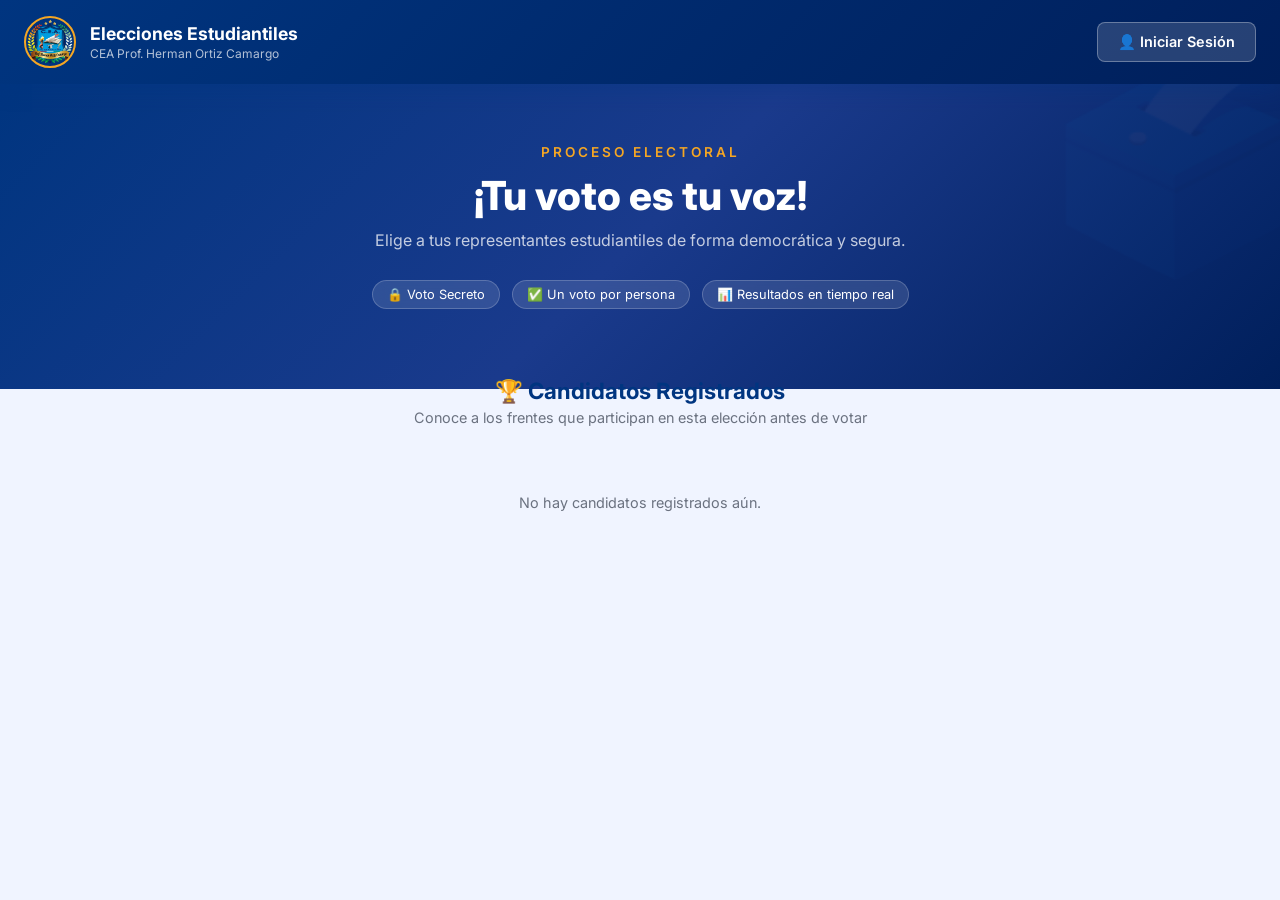
==== commit 3c6b517b: "fix: CSV download and cache bump for report generation" ====
--- a/pages/dashboard-admin.html
+++ b/pages/dashboard-admin.html
@@ -247,6 +247,7 @@
     <div class="step"        id="step-3" onclick="activarTab(3)"><div class="step-num">3️⃣</div><div class="step-label">Sorteo de Mesas</div></div>
     <div class="step"        id="step-4" onclick="activarTab(4)"><div class="step-num">4️⃣</div><div class="step-label">Resultados</div></div>
     <div class="step"        id="step-5" onclick="activarTab(5)"><div class="step-num">🛡️</div><div class="step-label">Auditoría</div></div>
+    <div class="step"        id="step-6" onclick="activarTab(6)"><div class="step-num">📊</div><div class="step-label">Reportes</div></div>
   </div>
 
   <!-- ═══ TAB 1: ELECCIONES ═══ -->
@@ -508,6 +509,47 @@
       </div>
     </div>
   </div>
+
+  <!-- ═══ TAB 6: REPORTES ═══ -->
+  <div class="tab-content" id="tab-6">
+    <div style="max-width:1000px;">
+      <div class="panel-card">
+        <div class="panel-card-header azul">
+          <span class="hicono">📊</span>
+          <div><h3>Base de Datos y Exportación</h3><p>Consulta y descarga los registros del sistema en formato Excel/CSV</p></div>
+        </div>
+        <div class="panel-card-body">
+
+          <!-- BOTONES ACCIÓN -->
+          <div style="display:grid; grid-template-columns: repeat(auto-fit, minmax(200px,1fr)); gap:12px; margin-bottom:24px;">
+            <button class="btn-action btn-azul" onclick="reporteVer('votantes')" style="padding:14px;">👥 Ver Padrón de Estudiantes</button>
+            <button class="btn-action btn-naranja" onclick="reporteVer('candidatos')" style="padding:14px;">🏆 Ver Candidatos Inscritos</button>
+            <button class="btn-action" onclick="reporteVer('jurados')" style="padding:14px; background:linear-gradient(135deg,#6d28d9,#5b21b6); color:white;">⚖️ Ver Jurados y Mesas</button>
+          </div>
+          <div style="display:grid; grid-template-columns: repeat(auto-fit, minmax(200px,1fr)); gap:12px; margin-bottom:24px;">
+            <button class="btn-action btn-verde" onclick="descargarCSV('votantes')" style="padding:12px;">📥 Descargar Padrón (Excel)</button>
+            <button class="btn-action btn-dorado" onclick="descargarCSV('candidatos')" style="padding:12px;">📥 Descargar Candidatos (Excel)</button>
+            <button class="btn-action" onclick="descargarCSV('jurados')" style="padding:12px; background:linear-gradient(135deg,#6d28d9,#5b21b6); color:white;">📥 Descargar Jurados (Excel)</button>
+          </div>
+
+          <!-- TABLA DINÁMICA -->
+          <div id="reporte-box" style="display:none;">
+            <div style="display:flex; align-items:center; justify-content:space-between; margin-bottom:12px;">
+              <h4 id="reporte-titulo" style="font-size:0.95rem; color:var(--azul); font-weight:700;">—</h4>
+              <span id="reporte-count" style="font-size:0.75rem; background:#e0e7ff; color:#3730a3; padding:3px 10px; border-radius:20px; font-weight:600;"></span>
+            </div>
+            <div style="overflow-x:auto; border-radius:10px; border:1px solid #e5e7eb;">
+              <table id="reporte-table" style="width:100%; border-collapse:collapse; font-size:0.82rem;">
+                <thead id="reporte-thead" style="background:var(--azul); color:white;"></thead>
+                <tbody id="reporte-tbody"></tbody>
+              </table>
+            </div>
+          </div>
+
+        </div>
+      </div>
+    </div>
+  </div>
 </div>
 
 </main>
@@ -516,7 +558,7 @@
     <p style="font-size:0.75rem; color:var(--muted);">Sistema de Gestión Electoral — CEA Prof. Herman Ortiz Camargo</p>
   </div>
 
-<script src="../js/api.js?v=4.3.1"></script>
+<script src="../js/api.js?v=4.3.6"></script>
 <script>
   // Funciones de Configuración de API
   document.addEventListener('DOMContentLoaded', () => {
@@ -1021,6 +1063,92 @@
   
   setInterval(cargarStats, 8000);
   setInterval(cargarEstadoBanner, 10000);
+
+  // ─── REPORTES ───
+  const REPORTE_CONFIG = {
+    votantes: {
+      titulo: '👥 Padrón Electoral — Estudiantes Inscritos',
+      endpoint: '/admin/reportes/votantes',
+      headers: ['C.I.', 'Nombre Completo', 'Mesa Nº', 'Habilitado', 'Votó?'],
+      row: v => `<td style="font-weight:700;">${v.ci}</td><td>${v.nombre}</td><td style="text-align:center;"><b>${v.mesa}</b></td><td style="text-align:center;">${v.habilitado ? '✅' : '❌'}</td><td style="text-align:center;">${v.ha_votado ? '🗳️ Sí' : '—'}</td>`
+    },
+    candidatos: {
+      titulo: '🏆 Candidatos Inscritos',
+      endpoint: null, // usa endpoint público
+      headers: ['ID', 'Nombre', 'Sigla', 'Cargo', 'Frente'],
+      row: c => `<td style="text-align:center;color:var(--muted);">#${c.id}</td><td style="font-weight:700;">${c.nombre}</td><td>${c.sigla || '—'}</td><td>${c.cargo || '—'}</td><td>${c.frente || '—'}</td>`
+    },
+    jurados: {
+      titulo: '⚖️ Jurados de Mesa Designados',
+      endpoint: '/admin/reportes/jurados',
+      headers: ['Nombre del Jurado', 'Usuario/Correo', 'Mesa Asignada'],
+      row: j => `<td style="font-weight:700;">${j.nombre}</td><td style="font-size:0.75rem;color:var(--muted);">${j.correo}</td><td style="text-align:center;"><span style="background:var(--azul);color:white;padding:3px 10px;border-radius:20px;font-weight:700;font-size:0.8rem;">Mesa ${j.mesa}</span></td>`
+    }
+  };
+
+  async function reporteVer(tipo) {
+    const cfg = REPORTE_CONFIG[tipo];
+    const box = document.getElementById('reporte-box');
+    const thead = document.getElementById('reporte-thead');
+    const tbody = document.getElementById('reporte-tbody');
+    document.getElementById('reporte-titulo').textContent = cfg.titulo;
+    document.getElementById('reporte-count').textContent = '';
+    box.style.display = 'block';
+    tbody.innerHTML = `<tr><td colspan="${cfg.headers.length}" style="text-align:center;padding:20px;">⏳ Consultando servidor...</td></tr>`;
+    thead.innerHTML = `<tr>${cfg.headers.map(h => `<th style="padding:10px 14px;text-align:left;font-size:0.78rem;letter-spacing:0.5px;">${h}</th>`).join('')}</tr>`;
+
+    let endpoint = cfg.endpoint;
+    // Candidatos: usar endpoint público o de votante
+    if (tipo === 'candidatos') endpoint = '/candidatos/publicos';
+    
+    const r = await apiFetch(endpoint, { method: 'GET' });
+    if (r && r.ok) {
+      const data = await r.json();
+      document.getElementById('reporte-count').textContent = `${data.length} registros`;
+      if (!data.length) {
+        tbody.innerHTML = `<tr><td colspan="${cfg.headers.length}" style="text-align:center;padding:20px;color:var(--muted);">Sin datos para mostrar.</td></tr>`;
+        return;
+      }
+      tbody.innerHTML = data.map((item, i) => 
+        `<tr style="background:${i%2===0?'#fff':'#f8faff'};border-bottom:1px solid #f1f5f9;">${cfg.row(item)}</tr>`
+      ).join('');
+    } else {
+      tbody.innerHTML = `<tr><td colspan="${cfg.headers.length}" style="text-align:center;padding:20px;color:var(--rojo);">❌ Error al cargar datos.</td></tr>`;
+    }
+  }
+
+  async function descargarCSV(entity) {
+    const token = localStorage.getItem('jwt_token');
+    if (!token) { alert('❌ Sesión expirada.'); return; }
+    
+    // Obtener la URL base desde api.js
+    let apiUrl = window.getApiUrl();
+    if (apiUrl.endsWith('/')) apiUrl = apiUrl.slice(0, -1);
+    
+    // El endpoint de candidatos está fuera de /admin/
+    let url = `${apiUrl}/admin/export/${entity}`;
+    
+    try {
+      const res = await fetch(url, { headers: { 'Authorization': `Bearer ${token}` } });
+      if (!res.ok) { 
+          const errText = await res.text();
+          console.error("Error CSV:", errText);
+          alert('❌ Error al descargar. Verifica tu sesión o revisa la consola.'); 
+          return; 
+      }
+      const blob = await res.blob();
+      const a = document.createElement('a');
+      a.href = URL.createObjectURL(blob);
+      a.download = `reporte_${entity}_${new Date().toISOString().slice(0,10)}.csv`;
+      document.body.appendChild(a);
+      a.click();
+      URL.revokeObjectURL(a.href);
+      a.remove();
+    } catch(e) {
+      console.error(e);
+      alert('❌ Error de conexión al descargar CSV.');
+    }
+  }
 </script>
 </body>
 </html>
